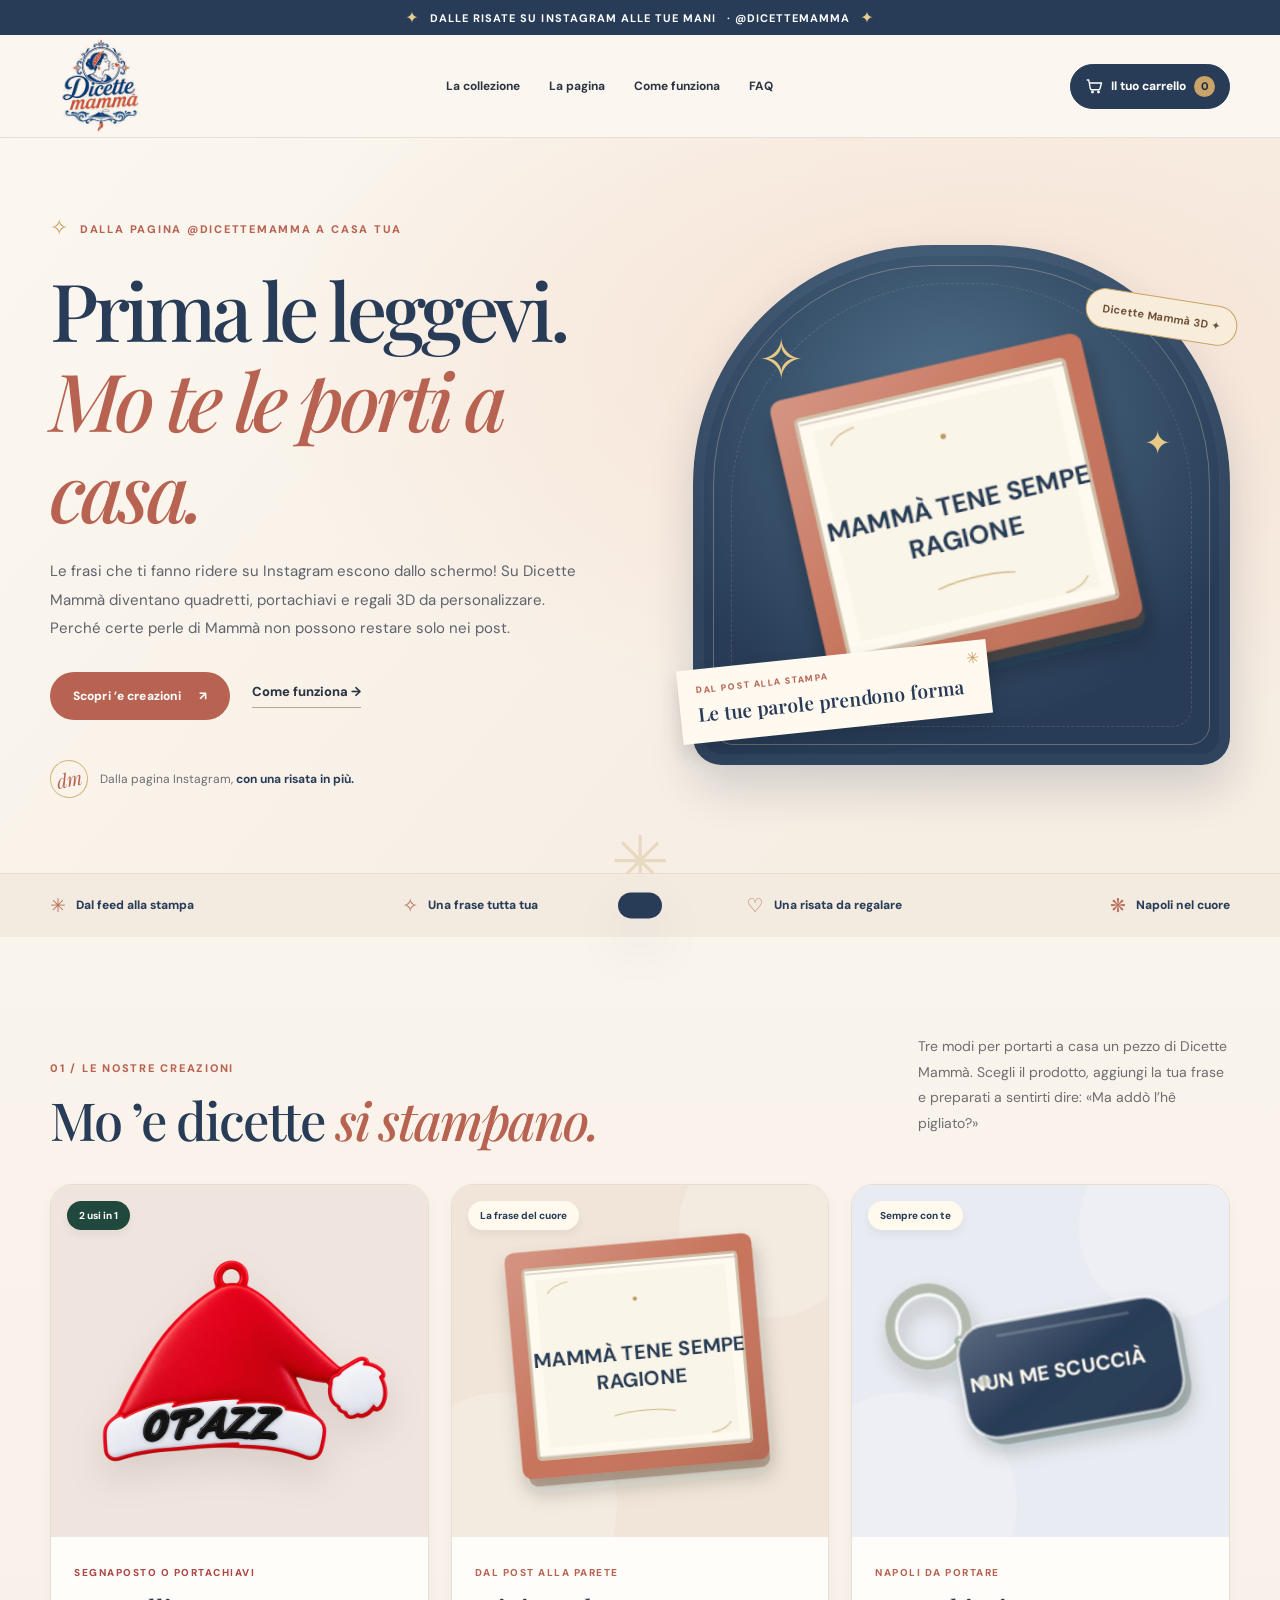
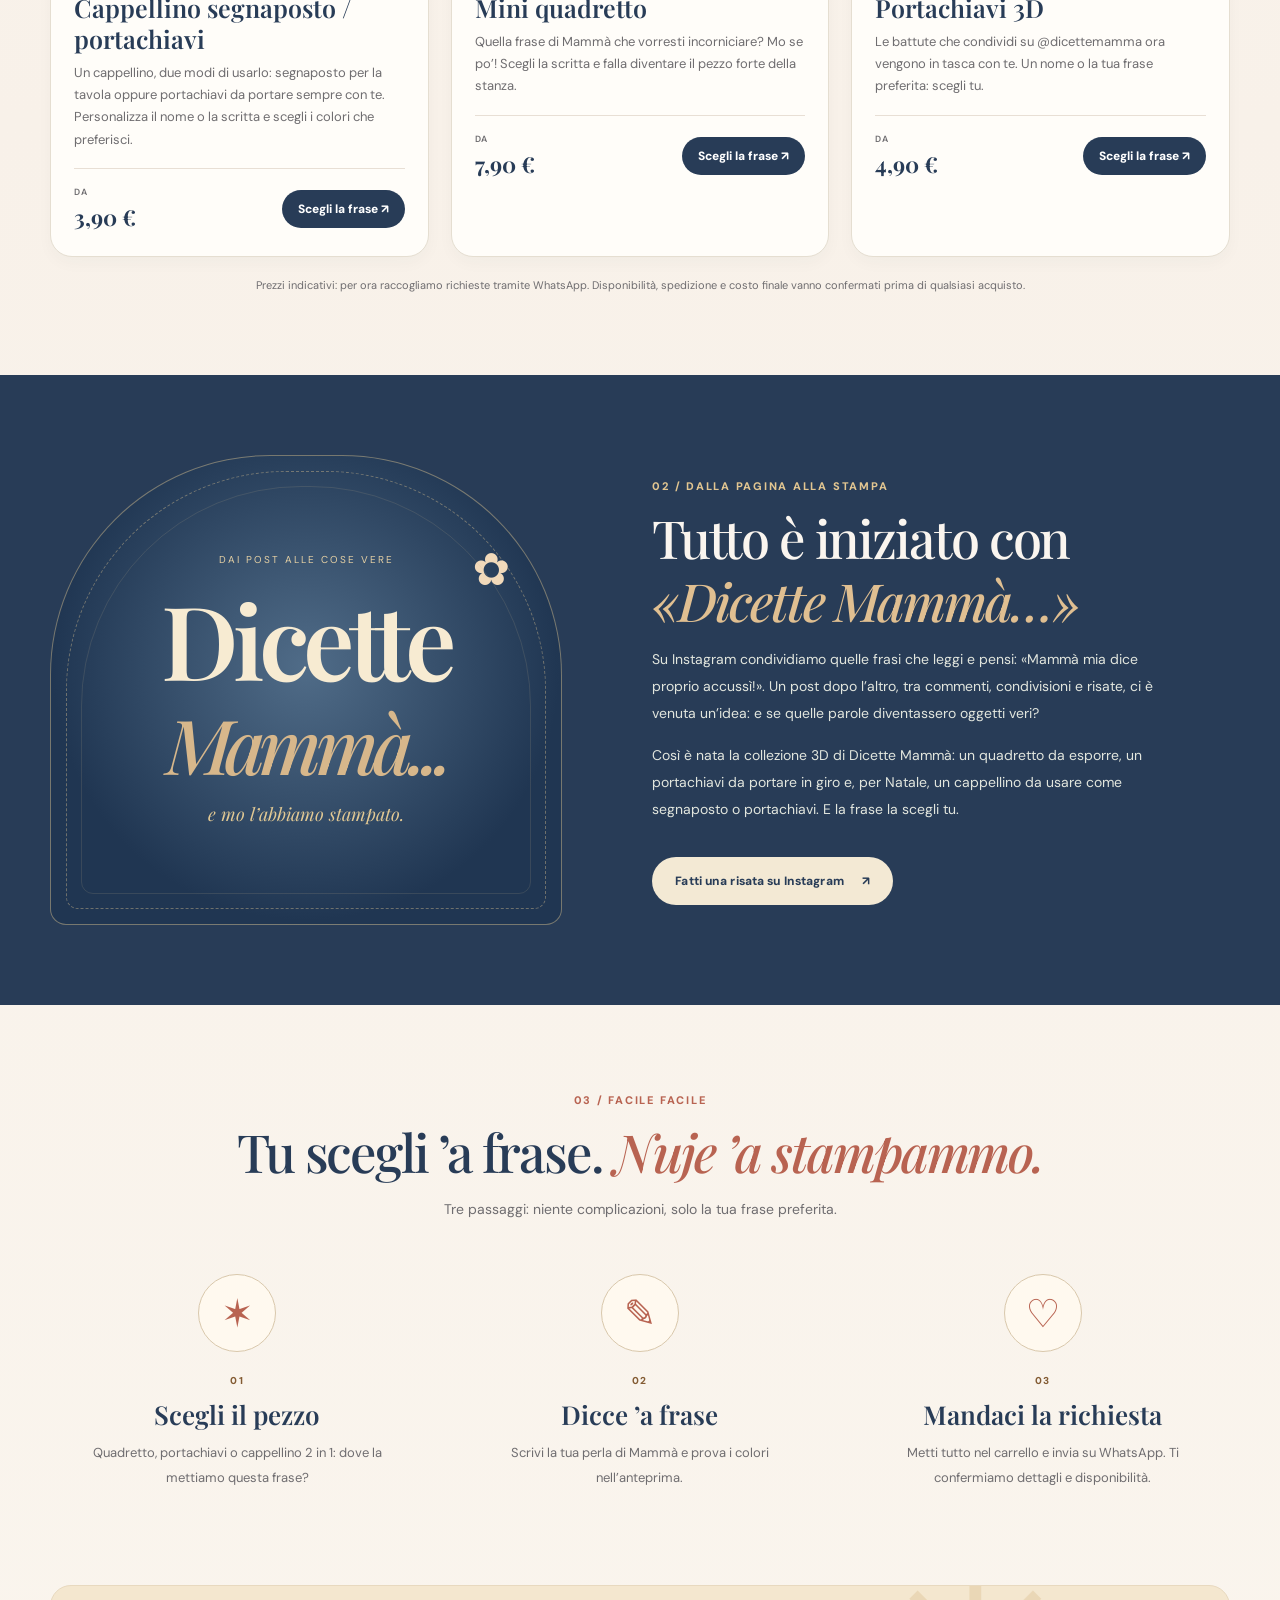
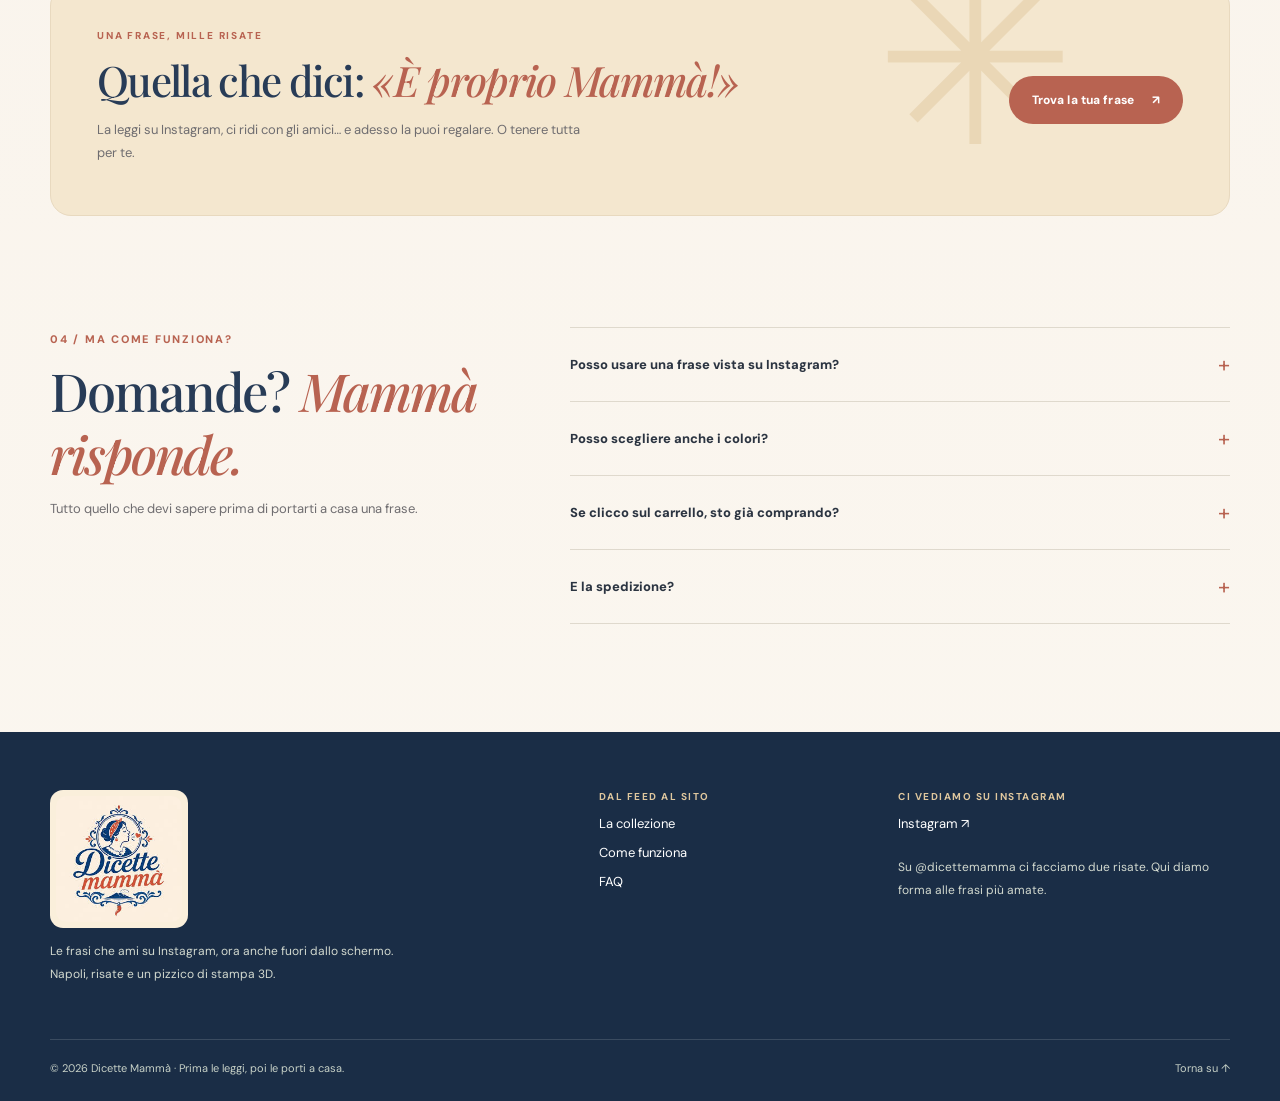
==== index-tutto-in-uno.html @ fb2486a2 "Add files via upload" ====
<!doctype html>
<html lang="it">
<head>
  <meta charset="utf-8">
  <meta name="viewport" content="width=device-width, initial-scale=1">
  <meta name="theme-color" content="#283c57">
  <meta name="description" content="Dicette Mammà: le frasi napoletane che ami su Instagram diventano quadretti, portachiavi e creazioni 3D personalizzate. Dalla pagina alla tua casa.">
  <title>Dicette Mammà — Prima le leggevi. Mo te le porti a casa.</title>
  <link rel="preconnect" href="https://fonts.googleapis.com">
  <link rel="preconnect" href="https://fonts.gstatic.com" crossorigin>
  <link href="https://fonts.googleapis.com/css2?family=DM+Sans:wght@400;500;600;700;800&family=Playfair+Display:ital,wght@0,500;0,600;0,700;1,500;1,600&display=swap" rel="stylesheet">
  <link rel="icon" type="image/jpeg" href="[data-uri]">
  <style>
:root{--cream:#faf5ef;--cream-light:#fffdf9;--ivory:#fff9ef;--forest:#283c57;--forest-dark:#1a2d46;--red:#b86351;--red-hover:#a65042;--gold:#caa366;--ink:#2b3441;--sub:#6f6d70;--line:#e8dfd5;--shadow:0 22px 55px rgba(40,43,57,.10);--display:'Playfair Display',Georgia,serif;--body:'DM Sans',system-ui,sans-serif}
*{box-sizing:border-box}html{scroll-behavior:smooth;scroll-padding-top:105px}body{margin:0;background:var(--cream);color:var(--ink);font-family:var(--body);-webkit-font-smoothing:antialiased}body:has(dialog[open]){overflow:hidden}button,input,textarea,select{font:inherit}button{cursor:pointer}a{text-decoration:none;color:inherit}img,svg{max-width:100%}button:focus-visible,input:focus-visible,a:focus-visible,summary:focus-visible{outline:3px solid var(--gold);outline-offset:4px}::selection{background:#e9cab4;color:var(--forest)}.container{width:min(1180px,calc(100% - 36px));margin-inline:auto}.skip-link{position:absolute;z-index:100;top:-100px;left:12px;background:#fff;padding:12px 16px;border:2px solid var(--forest)}.skip-link:focus{top:12px}.announcement{min-height:34px;display:flex;align-items:center;justify-content:center;gap:10px;padding:7px 12px;background:var(--forest);color:#fff;font-size:11px;font-weight:700;letter-spacing:.095em;text-align:center;text-transform:uppercase}.sparkle{color:#e7cc90;font-size:16px}.site-header{position:sticky;top:0;z-index:30;background:rgba(249,245,234,.96);border-bottom:1px solid #e9e2d5;backdrop-filter:blur(16px)}.header-inner{height:86px;display:flex;align-items:center;justify-content:space-between;gap:20px}.brand{display:flex;align-items:center;gap:8px;min-width:0;color:var(--forest)}.brand-symbol{display:grid;place-items:center;width:45px;height:45px;flex:none}.brand-words{font:700 24px/1.01 var(--display);letter-spacing:-.035em;white-space:nowrap}.brand-words em{color:var(--red);font-weight:600}.brand-words small{display:block;margin-top:5px;letter-spacing:.12em;font:700 8px/1.2 var(--body);text-transform:uppercase}.desktop-nav{display:none;align-items:center;gap:29px}.desktop-nav a{font-size:12px;font-weight:700;transition:color .2s}.desktop-nav a:hover{color:var(--red)}.header-actions{display:flex;align-items:center;gap:12px}.cart-button{display:flex;align-items:center;gap:8px;padding:11px 14px;background:var(--forest);color:#fff;border:1px solid var(--forest);border-radius:100px;font-size:12px;font-weight:800}.cart-button svg{height:18px;width:18px;fill:none;stroke:currentColor;stroke-width:1.8;stroke-linecap:round;stroke-linejoin:round}.cart-count{display:grid;place-items:center;min-width:21px;height:21px;background:var(--gold);color:var(--forest-dark);border-radius:50%;font-size:11px}.cart-label{display:none}.menu-button{width:38px;height:38px;display:flex;flex-direction:column;align-items:center;justify-content:center;gap:5px;background:transparent;border:none}.menu-button span{height:2px;width:22px;background:var(--forest);transition:transform .2s}.mobile-nav{display:grid;padding:8px 18px 18px;border-top:1px solid var(--line);background:var(--cream)}.mobile-nav[hidden]{display:none}.mobile-nav a{padding:14px 5px;font-weight:700;border-bottom:1px solid var(--line)}
/* Hero */
.hero{position:relative;overflow:hidden;background:radial-gradient(ellipse at 76% 40%,#f7e9d9 0%,transparent 50%),var(--cream);border-bottom:1px solid #ece3d4}.hero-layout{display:grid;gap:40px;padding-block:66px 64px;position:relative;z-index:1}.small-eyebrow,.section-kicker{color:var(--red);font-size:11px;letter-spacing:.16em;text-transform:uppercase;font-weight:800}.eyebrow-star{font-size:22px;color:var(--gold);vertical-align:-2px;padding-right:5px}.hero-copy h1{max-width:700px;margin:22px 0;font:500 clamp(47px,6.1vw,85px)/1.13 var(--display);letter-spacing:-.055em;color:var(--forest)}.hero-copy h1 em,.section-head h2 em,.story-copy h2 em,.how-section h2 em,.gift-banner h2 em,.faq h2 em{color:var(--red);font-weight:500}.hero-copy>p{max-width:530px;font-size:15px;line-height:1.9;color:#5e665e}.hero-ctas{display:flex;flex-wrap:wrap;gap:22px;align-items:center;margin-top:29px}.button{min-height:48px;display:inline-flex;justify-content:center;align-items:center;gap:18px;padding:14px 22px;border:1px solid transparent;border-radius:100px;font-size:12px;font-weight:800;letter-spacing:.01em;transition:transform .22s ease,background .22s ease,box-shadow .22s ease}.button:hover{transform:translateY(-2px);box-shadow:0 9px 24px rgba(26,45,36,.15)}.button-red{background:var(--red);color:white}.button-red:hover{background:var(--red-hover)}.button-cream{background:#f3e9d4;color:var(--forest)}.text-link{font-weight:800;font-size:13px;border-bottom:1px solid #baa689;padding-bottom:7px}.text-link:hover{color:var(--red)}.hero-signature{display:flex;align-items:center;gap:12px;margin-top:40px;color:var(--sub);font-size:12px}.hero-signature strong{color:var(--forest)}.avatar-seal{width:38px;height:38px;display:grid;place-items:center;border:1px solid #d8b681;border-radius:50%;color:var(--red);font:italic 19px var(--display);transform:rotate(-10deg)}.hero-stage{min-height:440px;position:relative;display:grid;place-items:center;border-radius:240px 240px 28px 28px;background:radial-gradient(circle at 50% 30%,#547669,var(--forest) 68%);isolation:isolate;box-shadow:inset 0 0 0 11px rgba(255,255,255,.035),0 22px 45px rgba(29,66,50,.13)}.stage-orbit{position:absolute;inset:20px;border:1px solid rgba(233,209,165,.29);border-radius:220px 220px 20px 20px;pointer-events:none}.orbit-two{inset:38px;border-style:dashed;opacity:.48}.hero-product{z-index:2;width:min(100%,485px);margin:20px auto 0;filter:drop-shadow(0 20px 13px rgba(0,0,0,.15));transform:rotate(-8deg)}.hero-product svg{width:100%;height:auto;display:block}.stage-decoration{position:absolute;color:#e9c986;font-size:56px;z-index:3}.star-one{top:15%;left:12%}.star-two{top:34%;right:11%;font-size:32px}.hero-note{position:absolute;z-index:4;bottom:7%;left:-14px;display:grid;gap:5px;padding:15px 26px 16px 18px;min-width:190px;transform:rotate(-6deg);background:var(--ivory);color:var(--forest);box-shadow:0 10px 20px #0002}.hero-note span{font-size:9px;font-weight:800;letter-spacing:.16em;color:var(--red)}.hero-note strong{font:600 19px var(--display)}.hero-note i{position:absolute;right:8px;top:7px;color:var(--gold);font-style:normal}.hero-tag{position:absolute;z-index:4;top:10%;right:-8px;background:#f6e2b7;border:1px solid #c49b53;border-radius:100px;color:#714e23;padding:12px 16px;transform:rotate(9deg);font:700 11px var(--body)}.hero-tag i{font-style:normal}.hero-bottom-mark{position:absolute;bottom:-35px;left:50%;font-size:70px;color:var(--gold);opacity:.28;transform:translateX(-50%)}
.promise-strip{background:#eee7d9}.promise-items{display:grid;grid-template-columns:repeat(2,1fr);gap:10px;padding-block:19px}.promise-items span{font-size:11px;font-weight:800;color:var(--forest);white-space:nowrap}.promise-items span span{font-size:19px;color:var(--red);padding-right:7px;vertical-align:middle}.section{padding-block:83px}.section-head{display:grid;gap:16px;margin-bottom:33px}.section-head h2,.story-copy h2,.gift-banner h2,.faq h2{margin:11px 0 0;font:500 clamp(33px,4.1vw,53px)/1.2 var(--display);color:var(--forest);letter-spacing:-.04em}.section-head p{font-size:14px;color:var(--sub);line-height:1.85;max-width:340px}.products-grid{display:grid;grid-template-columns:1fr;gap:22px}.product-card{overflow:hidden;background:var(--cream-light);border:1px solid #e5ded1;border-radius:22px;box-shadow:0 6px 16px #21483c08;transition:transform .28s ease,box-shadow .28s ease}.product-card:hover{transform:translateY(-7px);box-shadow:var(--shadow)}.product-visual{position:relative;aspect-ratio:1.07;display:grid;place-items:center;overflow:hidden}.product-card:nth-child(1) .product-visual{background:#f2e2da}.product-card:nth-child(2) .product-visual{background:#e9e7d8}.product-card:nth-child(3) .product-visual{background:#e3eae2}.product-visual svg{width:100%;max-width:430px;height:auto;display:block;transition:transform .4s ease}.product-card:hover .product-visual svg{transform:scale(1.045)}
.product-visual .product-photo-real{width:100%;height:100%;object-fit:contain;display:block;padding:22px;transition:transform .4s ease;filter:drop-shadow(0 16px 18px rgba(0,0,0,.10));}
.product-card:hover .product-photo-real{transform:scale(1.04);}.product-chip{position:absolute;top:16px;left:16px;border-radius:100px;padding:8px 12px;background:#fffcf1dd;color:var(--forest);font-size:10px;font-weight:800;box-shadow:0 5px 10px #0000000d}.product-body{padding:23px 23px 24px}.product-category{font-size:10px;font-weight:800;letter-spacing:.15em;text-transform:uppercase;color:var(--red)}.product-body h3{margin:11px 0 8px;font:600 25px var(--display);line-height:1.24;color:var(--forest)}.product-body p{min-height:55px;margin:0;color:var(--sub);font-size:13px;line-height:1.7}.product-action-row{display:flex;align-items:center;justify-content:space-between;margin-top:17px;gap:15px;border-top:1px solid var(--line);padding-top:17px}.product-price{font:700 22px var(--display);color:var(--forest)}.product-price small{display:block;font:600 9px var(--body);color:var(--sub);text-transform:uppercase;letter-spacing:.08em;margin-bottom:4px}.product-open{border:none;background:var(--forest);color:white;border-radius:100px;padding:11px 16px;font-size:12px;font-weight:800}.product-open:hover{background:var(--red)}.pricing-note{margin:21px 0 0;font-size:11px;color:var(--sub);text-align:center}
/* story */
.story-section{background:var(--forest);color:var(--cream);padding-block:64px;overflow:hidden}.story-layout{display:grid;gap:45px;align-items:center}.story-art{min-height:340px;position:relative;border:1px solid #c8b48b85;border-radius:220px 220px 16px 16px;display:flex;flex-direction:column;align-items:center;justify-content:center;background:radial-gradient(circle at 50% 45%,#386556,#1d4238 70%)}.story-art::before,.story-art::after{content:'';position:absolute;border:1px dashed #c8b48b77;inset:15px;border-radius:220px 220px 12px 12px}.story-art::after{inset:30px;border-style:solid;opacity:.32}.story-overline{letter-spacing:.2em;font-size:10px;color:#e5d0a4;margin-bottom:26px}.story-type{text-align:center;font:600 clamp(58px,8vw,105px)/.92 var(--display);letter-spacing:-.06em;color:#f7ebd2}.story-type i{font-size:.74em;color:#d7b78b;font-weight:500}.story-flower{position:absolute;right:10%;top:18%;font-size:45px;color:#caa86e}.story-label{margin-top:22px;font:italic 18px var(--display);color:#e2c994}.story-copy h2{color:var(--cream);max-width:500px}.story-copy h2 em{color:#e0bf91}.story-copy p{font-size:14px;line-height:1.95;color:#e2e6de;max-width:520px}.section-kicker.light{color:#e2c691}.story-copy .button{margin-top:20px}
/* steps */
.section-head.centered{display:block;text-align:center;margin-bottom:44px}.section-head.centered p{margin:14px auto 0;max-width:600px}.steps-grid{display:grid;grid-template-columns:1fr;gap:28px}.step{text-align:center;padding:8px 15px}.step-icon{height:78px;width:78px;margin:0 auto 16px;display:grid;place-items:center;border-radius:50%;border:1px solid #d9c8ac;background:var(--ivory);font-size:39px;color:var(--red)}.step-no{font-size:10px;letter-spacing:.16em;color:#835b33;font-weight:800}.step h3{margin:8px 0 9px;color:var(--forest);font:600 26px var(--display)}.step p{max-width:290px;margin:0 auto;color:var(--sub);font-size:13px;line-height:1.85}
.gift-banner{margin-top:4px;margin-bottom:28px;position:relative;display:grid;align-items:center;gap:20px;padding:35px 29px;overflow:hidden;background:#f4e7cf;border:1px solid #e8d9bf;border-radius:21px}.gift-banner>div:not(.gift-burst){position:relative;z-index:1}.gift-banner div>span{font-size:10px;font-weight:800;letter-spacing:.18em;color:var(--red)}.gift-banner h2{font-size:clamp(29px,3.5vw,42px)}.gift-banner p{max-width:500px;color:var(--sub);line-height:1.8;font-size:13px}.gift-burst{position:absolute;right:13%;top:-80px;font-size:240px;color:#dec69b77}.gift-banner .button{z-index:1;justify-self:start}
.faq{display:grid;gap:25px}.faq-lead p{color:var(--sub);font-size:13px;line-height:1.75}.faq-list{display:grid;align-content:start}.faq-list details{border-bottom:1px solid #dfd9cd}.faq-list details:first-child{border-top:1px solid #dfd9cd}.faq-list summary{list-style:none;display:flex;align-items:center;justify-content:space-between;gap:15px;padding:22px 0;font-weight:800;font-size:13px;cursor:pointer}.faq-list summary::-webkit-details-marker{display:none}.faq-list summary span{font-size:22px;font-weight:400;color:var(--red);transition:transform .2s}.faq-list details[open] summary span{transform:rotate(45deg)}.faq-list details p{color:var(--sub);font-size:13px;line-height:1.8;margin:0;padding:0 22px 20px 0}
.site-footer{background:var(--forest-dark);color:#fff;margin-top:25px}.footer-main{display:grid;gap:34px;padding-block:58px 42px}.footer-brand{font:600 34px var(--display);letter-spacing:-.05em}.footer-brand em{color:#dcb78b}.footer-main p{font-size:12px;line-height:1.9;color:#d2d9cf}.footer-main nav,.footer-main>div:last-child{display:grid;justify-items:start;align-content:start;gap:12px}.footer-main strong{font-size:10px;letter-spacing:.15em;text-transform:uppercase;color:#dfc79e}.footer-main a:not(.footer-brand){font-size:13px}.footer-main a:hover,.footer-base a:hover{color:#e5c18c}.footer-base{display:flex;justify-content:space-between;align-items:center;gap:15px;flex-wrap:wrap;padding:21px 0 26px;border-top:1px solid #ffffff24;color:#c7d1c7;font-size:11px}
/* Modal */
dialog{color:var(--ink)}dialog::backdrop{background:#142d23aa;backdrop-filter:blur(5px)}.custom-dialog{border:0;border-radius:24px;padding:0;width:min(930px,calc(100% - 24px));max-height:calc(100dvh - 28px);box-shadow:0 30px 100px #0005;overflow:auto;background:var(--cream-light)}.custom-dialog[open]{animation:popin .24s ease}.dialog-wrap{position:relative;display:grid}.dialog-x{position:absolute;right:15px;top:13px;z-index:4;border:none;background:#fffef3dd;color:var(--forest);border-radius:50%;width:37px;height:37px;display:grid;place-items:center;font-size:28px;line-height:1}.dialog-x:hover{background:#ead8bc}.dialog-art-pane{background:#eee6d7;display:flex;flex-direction:column;align-items:center;justify-content:center;gap:10px;padding:25px 22px 19px;min-width:0}.preview-kicker{color:var(--forest);font-size:10px;letter-spacing:.14em;font-weight:800}.custom-preview{width:min(100%,340px);aspect-ratio:1}.custom-preview svg{width:100%;height:auto}.illustration-disclaimer{text-align:center;color:#6c726a;font-size:10px}.dialog-content{padding:28px 25px 30px}.dialog-content h2,.cart-panel h2{font:600 35px/1.13 var(--display);margin:8px 0;color:var(--forest)}.dialog-description{font-size:13px;line-height:1.7;color:var(--sub);margin:0 0 20px}.form-field{display:grid;gap:8px}.form-field label,.color-fieldset legend{font-weight:800;color:var(--forest);font-size:12px}.form-field input{border:1px solid #d7d1c5;background:#fff;border-radius:11px;min-height:45px;padding:10px 13px;min-width:0;width:100%;color:var(--forest)}.field-helper{font-size:10px;color:var(--sub);min-height:16px}.color-fieldset{border:0;margin:18px 0 0;padding:0}.color-fieldset legend{padding:0;margin-bottom:11px}.swatch-list{display:flex;flex-wrap:wrap;gap:11px}.swatch-label{display:flex;flex-direction:column;align-items:center;gap:5px;cursor:pointer;font-size:10px;color:var(--sub);position:relative}.swatch-label input{position:absolute;opacity:0;width:1px;height:1px}.swatch-dot{display:grid;place-items:center;height:32px;width:32px;border-radius:50%;background:var(--swatch);box-shadow:inset 0 0 0 1px #0002;border:3px solid #fff}.swatch-label input:checked+.swatch-dot{outline:2px solid var(--forest);outline-offset:2px}.swatch-label input:focus-visible+.swatch-dot{outline:3px solid var(--gold);outline-offset:3px}.form-row{display:grid;grid-template-columns:100px 1fr;gap:12px;margin-top:21px}.custom-submit{display:flex;align-items:center;justify-content:space-between;flex-wrap:wrap;gap:14px;margin-top:24px;border-top:1px solid var(--line);padding-top:20px}.custom-submit small{font-size:10px;color:var(--sub);display:block}.custom-submit strong{font:700 27px var(--display);color:var(--forest)}
.cart-dialog{margin:0 0 0 auto;width:min(440px,100%);max-width:100%;height:100dvh;max-height:100dvh;border:0;background:var(--cream-light);padding:0;box-shadow:-10px 0 40px #0003}.cart-dialog[open]{animation:slideleft .25s ease}.cart-panel{height:100%;display:flex;flex-direction:column}.cart-panel-head{position:relative;padding:28px 27px 18px;border-bottom:1px solid var(--line)}.cart-panel-head h2{font-size:32px}.cart-contents{flex:1;overflow:auto;padding:20px 23px}.cart-empty{min-height:260px;display:flex;align-items:center;justify-content:center;flex-direction:column;text-align:center;color:var(--sub);gap:10px}.cart-empty span{font-size:54px;color:var(--red)}.cart-empty strong{font:600 23px var(--display);color:var(--forest)}.cart-empty p{max-width:230px;line-height:1.6;font-size:13px}.cart-item{padding:14px 0;border-bottom:1px solid var(--line);display:grid;grid-template-columns:100px 1fr;gap:12px}.cart-item-art{width:100px;height:100px;background:#f2e7d8;border-radius:13px;overflow:hidden}.cart-item-art svg{width:100%}.cart-item-name{font:600 16px var(--display);color:var(--forest)}.cart-item-detail{font-size:11px;color:var(--sub);margin:4px 0;line-height:1.5;overflow-wrap:anywhere}.cart-item-footer{display:flex;justify-content:space-between;align-items:center;gap:10px;margin-top:10px}.cart-item-footer strong{font-size:13px}.qty-tools{display:flex;align-items:center;gap:9px}.qty-tools button{border:1px solid #dad3c5;border-radius:6px;background:#fff;width:25px;height:25px}.cart-remove{padding:3px 0;border:0;background:transparent;color:var(--red);font-size:11px;text-decoration:underline}.cart-summary{border-top:1px solid var(--line);padding:19px 23px 23px}.cart-total{display:flex;align-items:center;justify-content:space-between;gap:10px}.cart-total span{font-size:12px;font-weight:700}.cart-total strong{font:600 23px var(--display)}.cart-summary p{font-size:11px;color:var(--sub);line-height:1.65;margin:11px 0 17px}.cart-send{width:100%;justify-content:center}.cart-send:disabled{opacity:.5;cursor:not-allowed;transform:none}.subtle-action{border:0;background:none;display:block;margin:13px auto 0;font-weight:700;color:var(--forest);font-size:12px;text-decoration:underline}.toast{position:fixed;bottom:18px;left:50%;transform:translate(-50%,140%);background:var(--forest);color:#fff;border-radius:100px;padding:13px 22px;box-shadow:var(--shadow);font-weight:700;font-size:12px;z-index:80;transition:transform .3s ease;pointer-events:none;max-width:calc(100% - 24px);text-align:center}.toast.show{transform:translate(-50%,0)}
@keyframes popin{from{opacity:0;transform:translateY(18px) scale(.98)}to{opacity:1;transform:translateY(0) scale(1)}}@keyframes slideleft{from{transform:translateX(60px);opacity:.7}to{transform:translateX(0);opacity:1}}
@media (min-width:640px){.cart-label{display:inline}.promise-items{display:flex;justify-content:space-between;gap:18px}.promise-items span{font-size:12px}.footer-main{grid-template-columns:1.55fr .8fr 1fr}.products-grid{grid-template-columns:repeat(2,minmax(0,1fr))}.steps-grid{grid-template-columns:repeat(3,1fr)}.gift-banner{grid-template-columns:1fr auto;padding:37px 46px}.faq{grid-template-columns:.8fr 1.2fr;gap:80px}.hero-layout{padding-block:75px}.hero-stage{max-width:550px;width:100%;margin:auto}}
@media (min-width:900px){.desktop-nav{display:flex}.menu-button{display:none}.hero-layout{grid-template-columns:1.06fr .94fr;min-height:600px;align-items:center;gap:38px}.hero-stage{min-height:480px}.hero-copy h1{font-size:clamp(62px,5vw,78px)}.products-grid{grid-template-columns:repeat(3,minmax(0,1fr))}.section-head{grid-template-columns:1.5fr .55fr;align-items:end}.story-layout{grid-template-columns:.94fr 1.06fr;gap:90px}.story-art{min-height:470px}.story-section{padding-block:80px}.dialog-wrap{grid-template-columns:.95fr 1.05fr;min-height:535px}.dialog-art-pane{padding:44px 20px}.dialog-content{padding:38px 40px}.custom-preview{width:min(100%,380px)}}
@media (min-width:1120px){.hero-copy h1{font-size:80px}.hero-stage{min-height:520px}}
@media (max-width:430px){.brand-symbol{width:34px}.brand-symbol svg{width:34px;height:34px}.brand-words{font-size:20px}.brand-words small{font-size:7px}.header-inner{height:75px}.hero-layout{padding-top:42px}.hero-stage{min-height:350px}.hero-product{max-width:355px}.hero-note{bottom:4%;left:0}.hero-copy h1{font-size:46px}.section{padding-block:60px}.form-row{grid-template-columns:85px 1fr}.custom-submit .button{width:100%}.cart-button{padding:9px}}
@media (prefers-reduced-motion:reduce){html{scroll-behavior:auto}*,*::before,*::after{animation-duration:.01ms!important;transition-duration:.01ms!important}}
.consent-note{position:fixed;z-index:90;bottom:14px;left:50%;transform:translateX(-50%);width:min(550px,calc(100% - 28px));padding:18px;border-radius:16px;background:#fffaf0;border:1px solid #ddcfb5;box-shadow:var(--shadow);display:flex;gap:10px;align-items:center;flex-wrap:wrap}.consent-note p{width:100%;margin:0 0 3px;font-size:12px;line-height:1.5}.consent-note button{background:var(--forest);color:white;border:0;border-radius:8px;padding:9px 16px;font-size:12px;font-weight:700}.consent-note button:first-of-type{background:#eee7d9;color:var(--forest)}

/* --- Dicette Mammà: identità permanente, non stagionale --- */
body{background:linear-gradient(180deg,#fbf7f0 0%,#f8f1e9 40%,#fbf7f0 100%)}
.site-header{background:rgba(251,247,240,.95);border-color:#e8ded3}
.hero{background:radial-gradient(ellipse at 75% 30%,#f7e2d4 0%,transparent 52%),linear-gradient(130deg,#fbf7f0,#f6ede3 80%);border-bottom-color:#e9dccc}
.hero-copy h1{color:#283c57}
.hero-copy>p{color:#5e626b}
.hero-stage{background:radial-gradient(circle at 48% 34%,#52728b,#283c57 70%);box-shadow:inset 0 0 0 11px rgba(255,255,255,.04),0 22px 45px rgba(33,48,72,.18)}
.stage-orbit{border-color:rgba(237,213,174,.32)}
.hero-tag{background:#f7edda;border-color:#caa366;color:#6f5037}
.promise-strip{background:#f3eae0}
.promise-items span{color:#283c57}
.promise-items span span{color:#bb725b}
.product-card:nth-child(1) .product-visual{background:#f0e4de}
.product-card:nth-child(2) .product-visual{background:#f2e8dd}
.product-card:nth-child(3) .product-visual{background:#e6e9ee}
.product-card[data-product="cappellino"] .product-chip{background:#21483c;color:#fff}
.product-card[data-product="cappellino"] .product-category{color:#ad4646}
.product-card:not([data-product="cappellino"]) .product-chip{background:#fff9ee;color:#283c57}
.product-open{background:#283c57}
.product-open:hover{background:#b86351}
.story-section{background:#283c57}
.story-art{background:radial-gradient(circle at 50% 45%,#506c88,#203652 70%)}
.story-flower{color:#f1d9ba}
.button-cream{color:#283c57}
.cart-item-art{background:#f3e9e0}
.dialog-art-pane{background:#efe6dc}
.brand-words em,.footer-brand em{color:#c27a5f}
@media (max-width:639px){.hero-stage{background:radial-gradient(circle at 48% 34%,#52728b,#283c57 70%)}}

/* Logo ufficiale Dicette Mammà */
.site-header .header-inner{height:102px}
.brand-logo{display:block;width:98px;height:98px;object-fit:contain;flex-shrink:0}
.footer-brand{display:inline-flex;align-items:center;width:max-content;padding:6px;border-radius:13px;background:#faefdb}
.footer-logo{display:block;width:126px;height:126px;object-fit:contain;border-radius:10px}
@media(max-width:639px){
 .site-header .header-inner{height:78px}
 .brand-logo{width:75px;height:75px}
 .footer-logo{width:112px;height:112px}
}

</style>
  <script>
/* Impostazioni del sito - verifica il numero prima di pubblicare. */
window.DICETTE_CONFIG = {
  // Numero WhatsApp internazionale senza '+' e senza spazi.
  whatsappNumber: '393793417872',
  // Inserisci un ID GA4 (es. G-XXXXXXXXXX) per attivare il collegamento analytics.
  // Il tracciamento richiede una corretta configurazione privacy/consenso.
  ga4MeasurementId: '',
  // Prezzi dimostrativi e modificabili in app.js.
};

</script>
  <script>
'use strict';

const PRODUCTS = [
  { id:'cappellino', category:'SEGNAPOSTO O PORTACHIAVI', tag:'2 usi in 1', title:'Cappellino segnaposto / portachiavi', description:'Un cappellino, due modi di usarlo: segnaposto per la tavola oppure portachiavi da portare sempre con te. Personalizza il nome o la scritta e scegli i colori che preferisci.', price:3.90, defaultText:'OTPAZZ', maxLength:16, label:'Che ci scriviamo sopra?', placeholder:'Es. OTPAZZ', base:'#d94b4b', ink:'#1e1e1e', image:'[data-uri]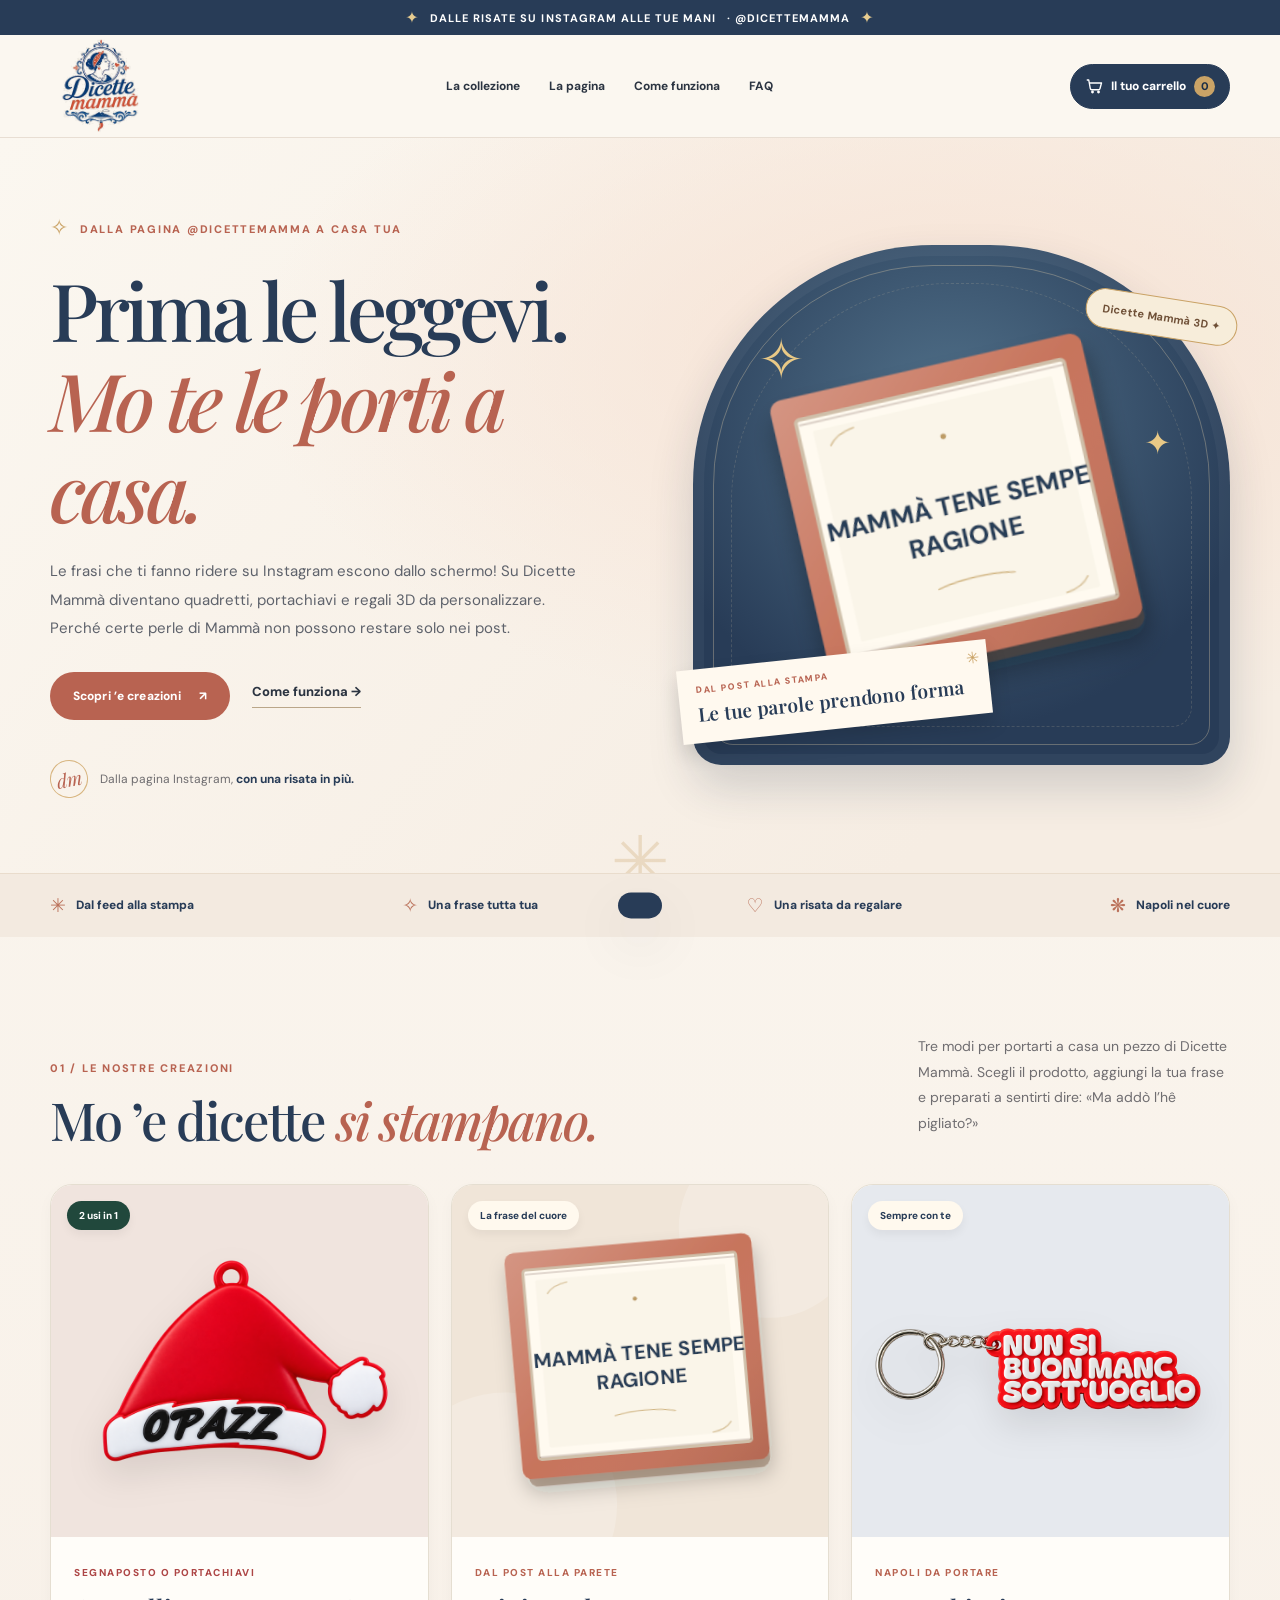
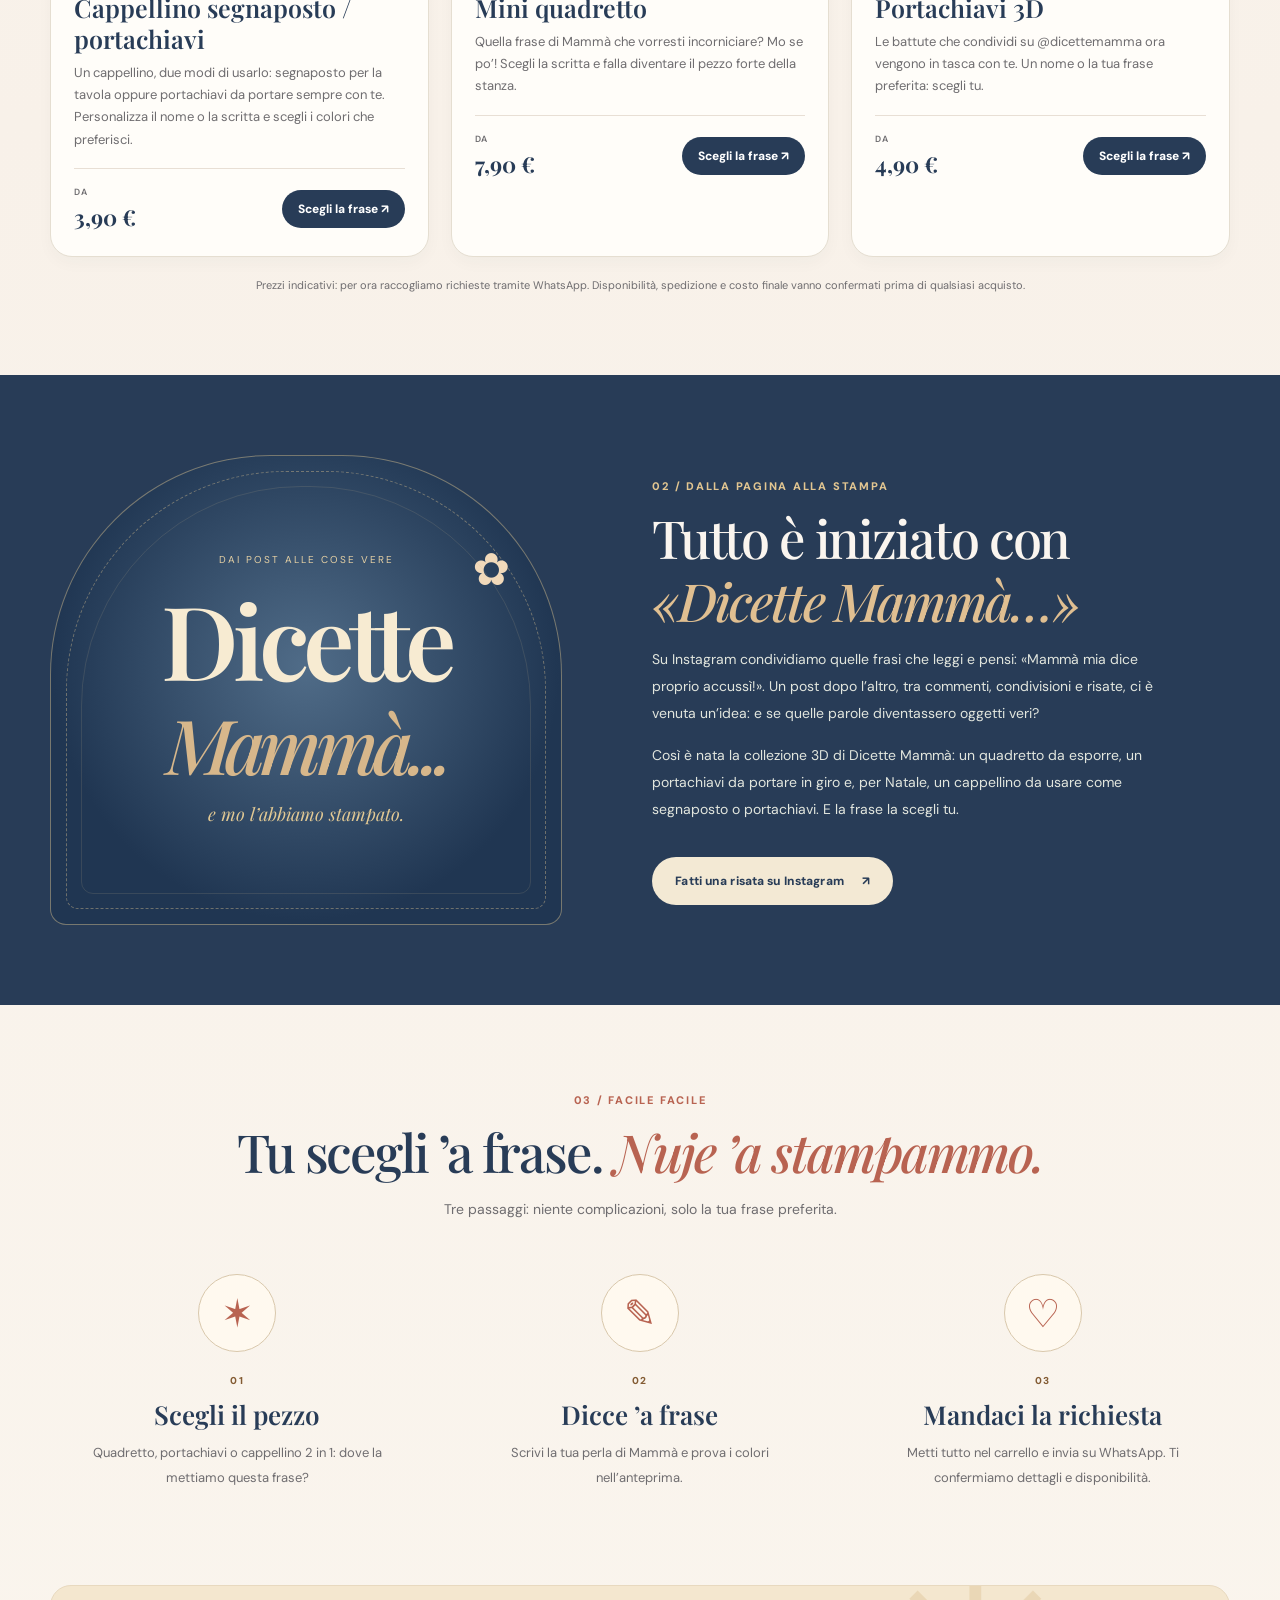
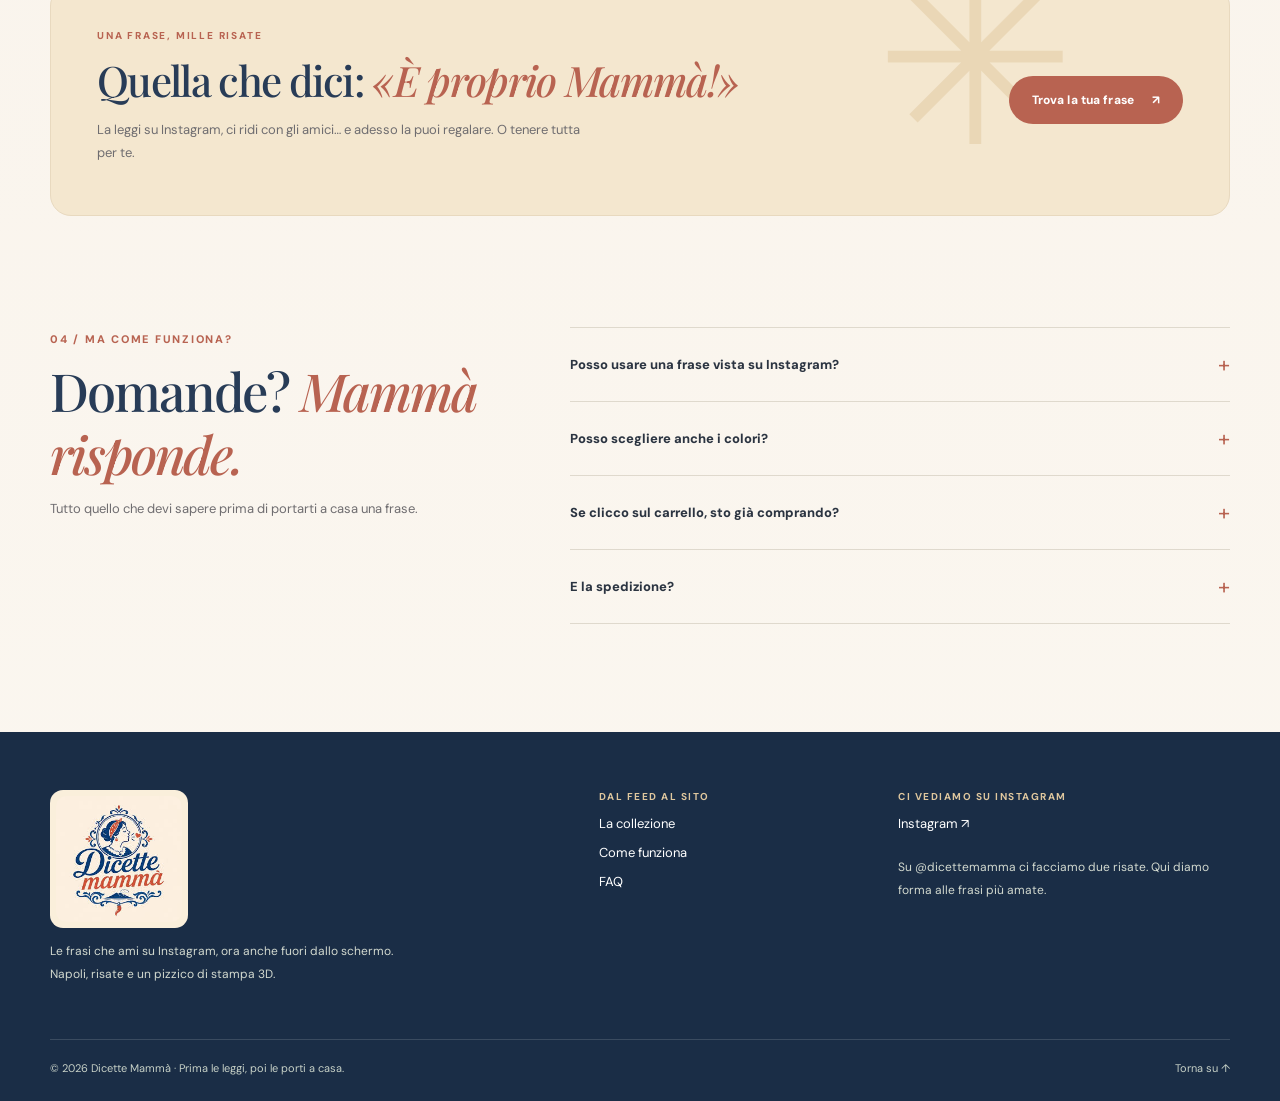
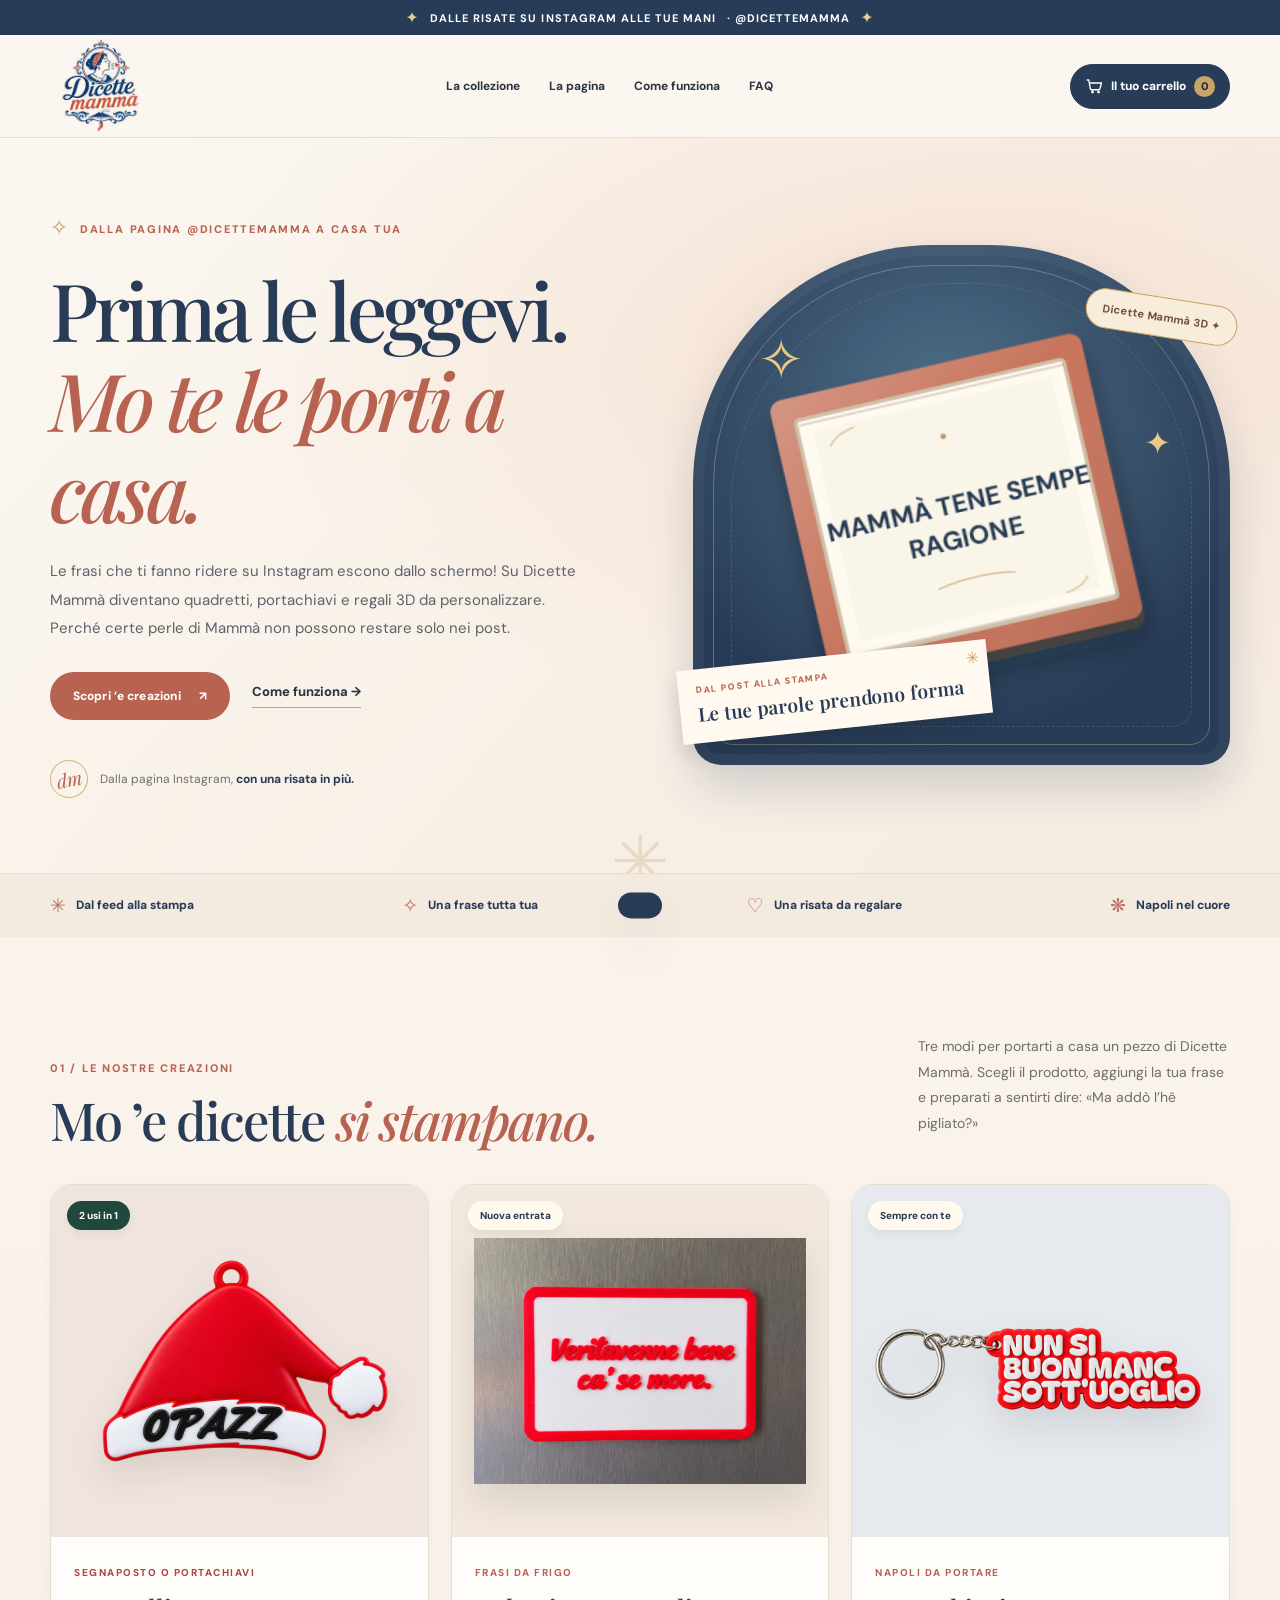
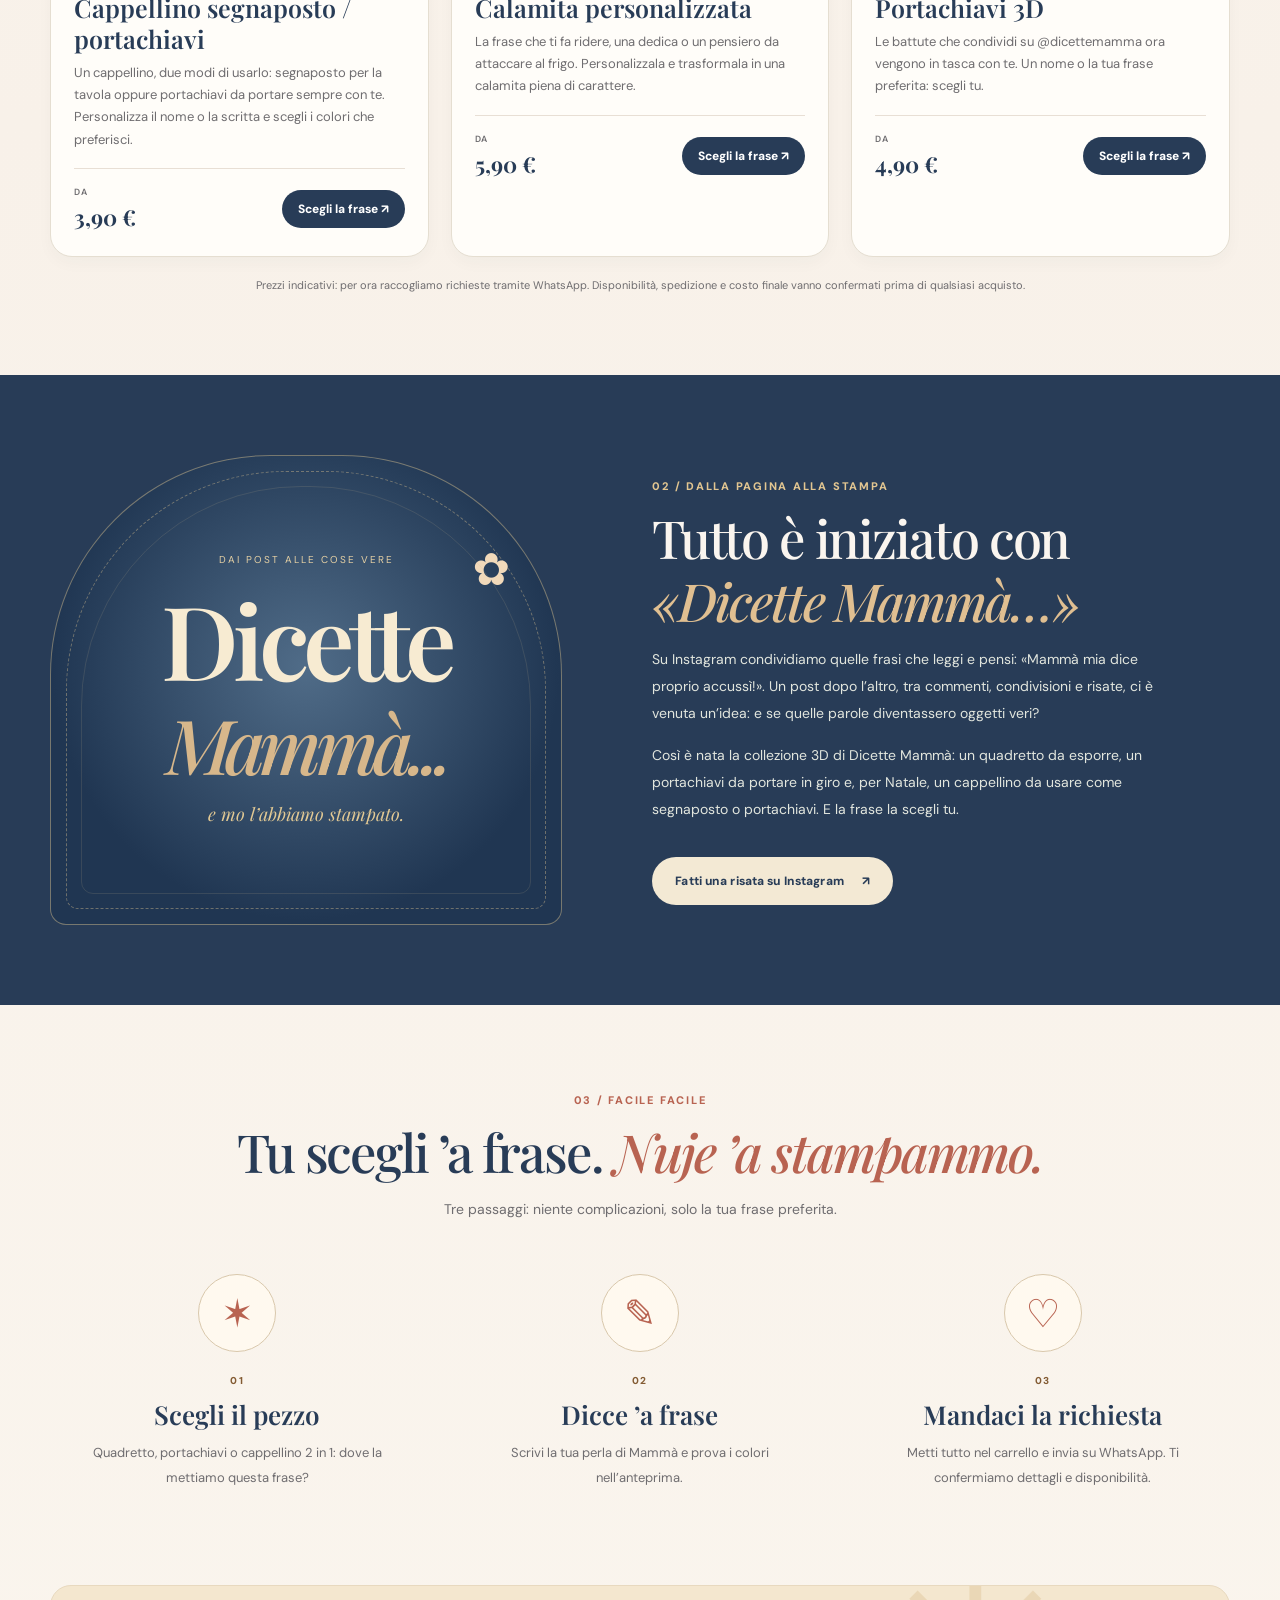
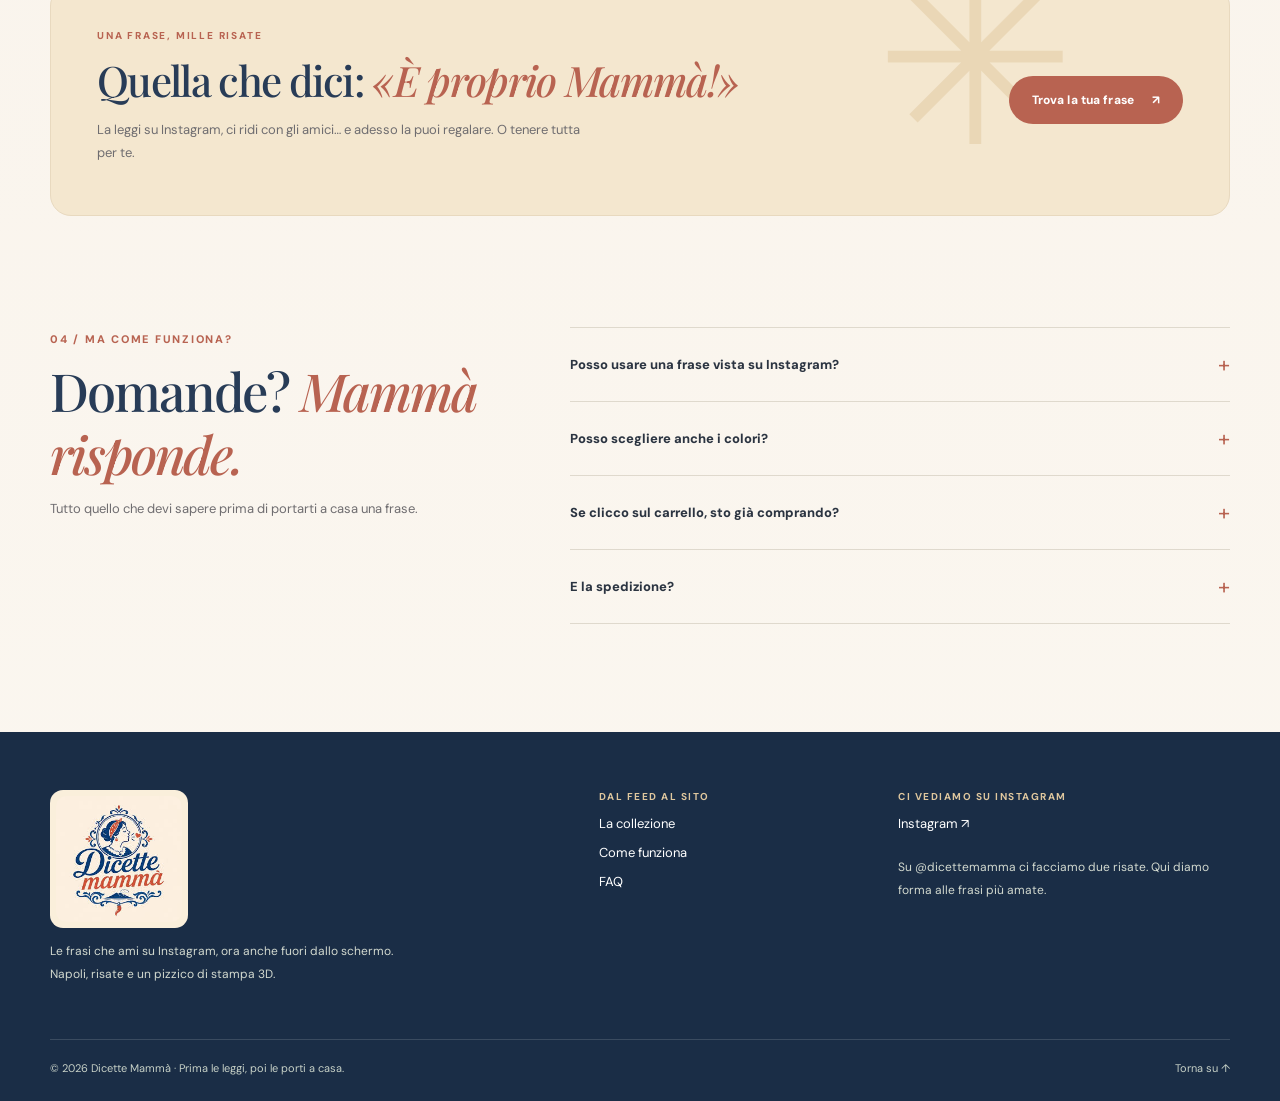
